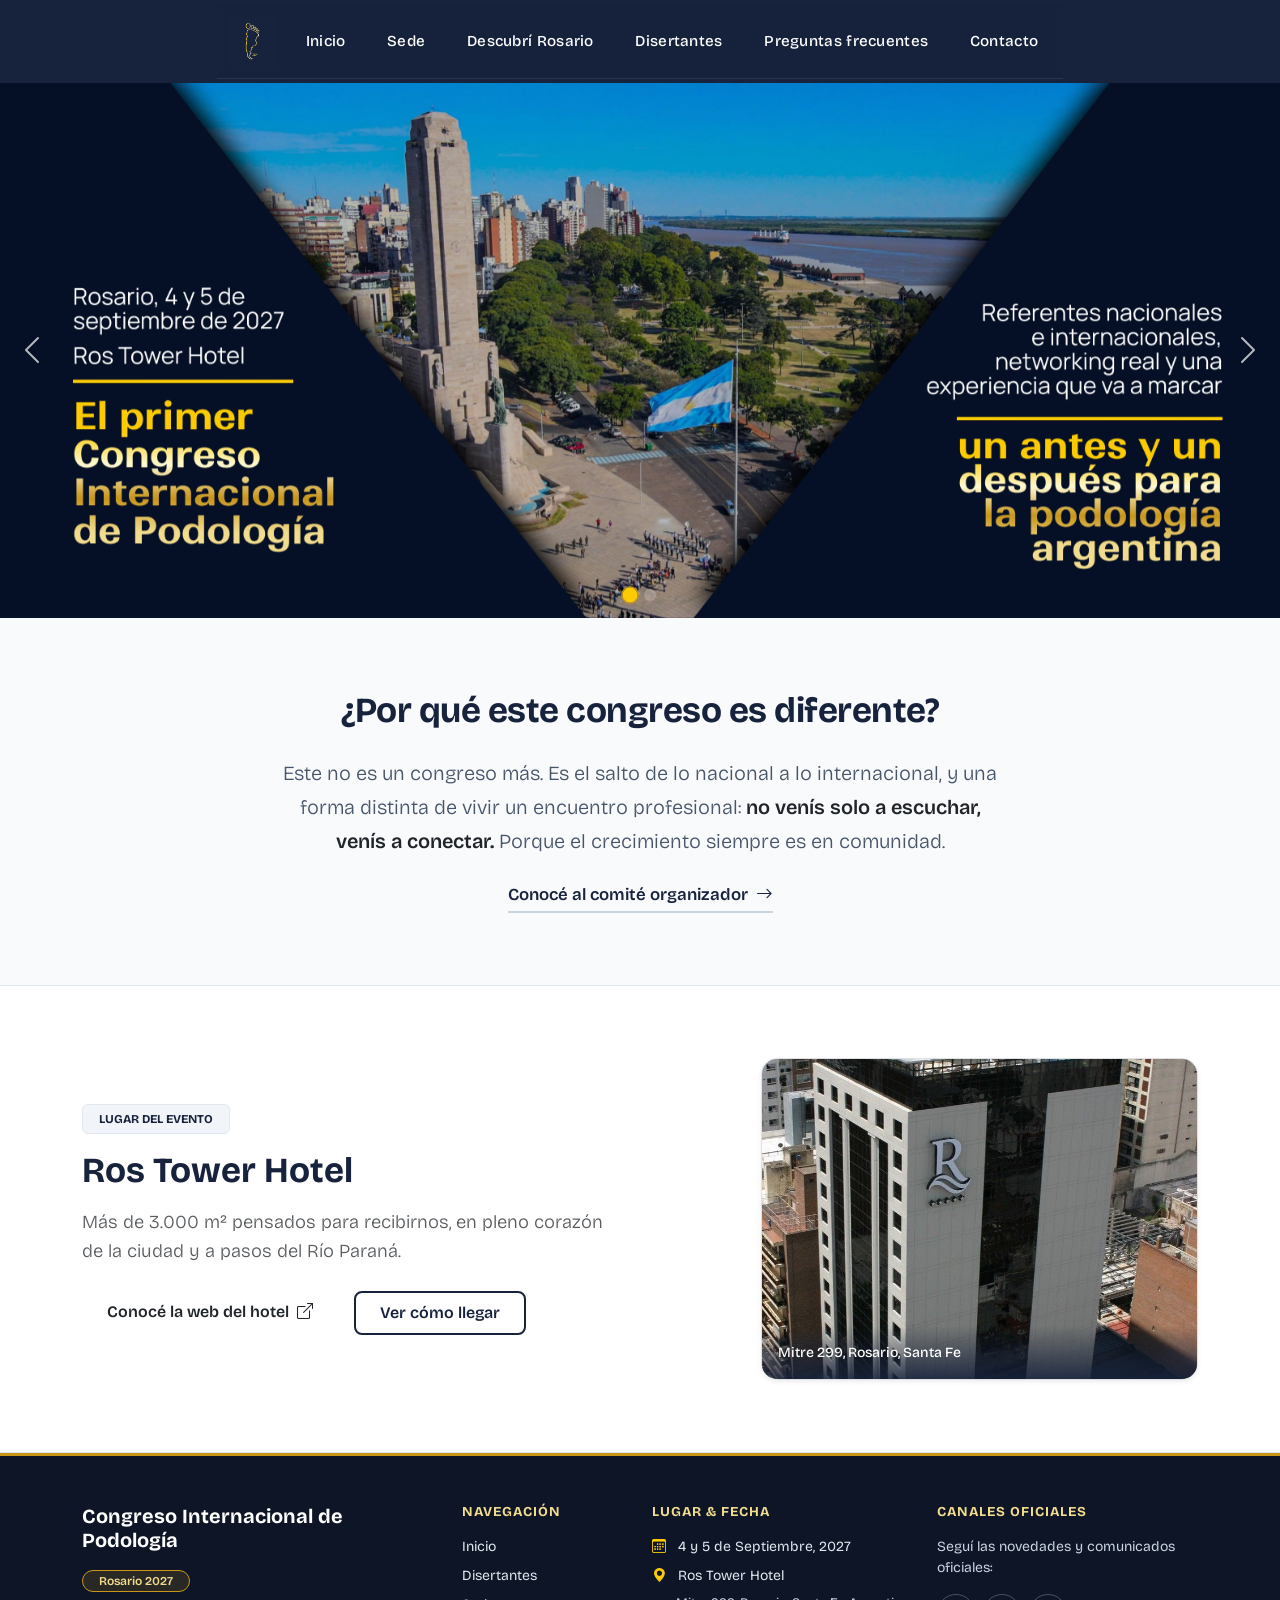
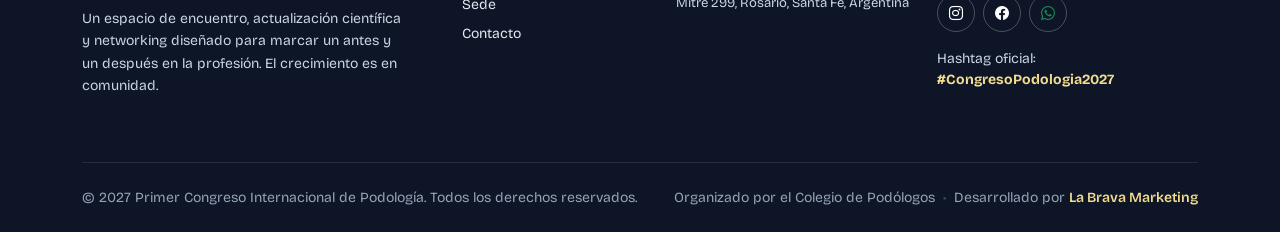
==== index.html @ d8fe48a3 "primer commit del congreso" ====
<!DOCTYPE html>
<html lang="es">
<head>
    <meta charset="UTF-8">
    <meta name="viewport" content="width=device-width, initial-scale=1.0">
    <title>Congreso de Podología Rosario</title>

    <meta name="description" content="Congreso de podología internacional Rosario 2027"> 

    <meta name="author" content="Franco Lescano">
      <link href="https://cdn.jsdelivr.net/npm/bootstrap@5.3.2/dist/css/bootstrap.min.css" rel="stylesheet">


    <link rel="stylesheet" href="https://cdn.jsdelivr.net/npm/bootstrap-icons@1.11.1/font/bootstrap-icons.css">

    <link rel="stylesheet" href="styles/styles.css">

    <link href="https://fonts.googleapis.com/css2?family=Bricolage+Grotesque:wght@300;400;500;600;700&display=swap" rel="stylesheet">
</head>



<body>
    


<header>

 <nav class="navbar navbar-expand-lg sticky-top" style="background-color: #17233c;">
 <div class="container">
    <a class="navbar-brand" href="#inicio">
    <img src="./img/foto-header.jpg" alt="Congreso Podología logo">
    </a>


    <button class="navbar-toggler border-0" type="button"
            data-bs-toggle="collapse" data-bs-target="#navbarBrava"
            aria-controls="navbarBrava" aria-expanded="false" aria-label="Abrir menú">
      <span class="navbar-toggler-icon"></span>
    </button>

    <div class="collapse navbar-collapse" id="navbarBrava">
      <ul class="navbar-nav ms-auto gap-lg-3">
        <li class="nav-item"><a class="nav-link text-white" href="index.html">Inicio</a></li>
        <li class="nav-item"><a class="nav-link text-white" href="pages/Sede.html">Sede</a></li>
         <li class="nav-item"><a class="nav-link text-white" href="pages/descubri-rosario.html">Descubrí Rosario</a></li>
        <li class="nav-item"><a class="nav-link text-white" href="pages/Disertantes.html">Disertantes</a></li>
        <li class="nav-item"><a class="nav-link text-white" href="pages/preguntas-frecuentes.html">Preguntas frecuentes</a></li>
        <li class="nav-item"><a class="nav-link text-white" href="pages/contacto.html">Contacto</a></li>
      </ul>
    </div>
  </div>
</nav>

       

</header>

<main> 


<!-- ==========================================
     HERO: CARRUSEL DE BANNERS OFICIALES
     ========================================== -->
<section id="inicio" class="w-100 p-0 position-relative" style="background-color: #17233c;">
  <div id="heroCarousel" class="carousel slide carousel-fade" data-bs-ride="carousel" data-bs-interval="5500">
    
    <!-- Indicadores inferiores -->
    <div class="carousel-indicators mb-3">
      <button type="button" data-bs-target="#heroCarousel" data-bs-slide-to="0" class="active" aria-current="true" aria-label="Información Principal"></button>
      <button type="button" data-bs-target="#heroCarousel" data-bs-slide-to="1" aria-label="Comunidad"></button>
    </div>

    <!-- Slides del carrusel -->
    <div class="carousel-inner">
      
      <!-- SLIDE 1 (Principal): Monumento, fechas y sede -->
      <div class="carousel-item active">
        <img src="img/banner-1.png" 
             class="d-block w-100 banner-img" 
             alt="Congreso Internacional de Podología Rosario 2027 - 4 y 5 de Septiembre - Ros Tower Hotel">
      </div>

      <!-- SLIDE 2: Salón y Lema "El crecimiento es en comunidad" -->
      <div class="carousel-item">
        <img src="img/banner-2.png" 
             class="d-block w-100 banner-img" 
             alt="El crecimiento es en comunidad - Rosario 2027">
      </div>

    </div>

    <!-- Flechas de navegación -->
    <button class="carousel-control-prev" type="button" data-bs-target="#heroCarousel" data-bs-slide="prev">
      <span class="carousel-control-prev-icon" aria-hidden="true"></span>
      <span class="visually-hidden">Anterior</span>
    </button>
    <button class="carousel-control-next" type="button" data-bs-target="#heroCarousel" data-bs-slide="next">
      <span class="carousel-control-next-icon" aria-hidden="true"></span>
      <span class="visually-hidden">Siguiente</span>
    </button>
  </div>
</section>



  <!-- BLOQUE: POR QUÉ ESTE CONGRESO ES DIFERENTE -->
<section class="section-diferente py-5">
  <div class="container py-lg-4">
    <div class="row justify-content-center">
      <div class="col-lg-9 col-xl-8 text-center">
        
        <!-- Título de sección -->
        <h2 class="section-title fw-bold mb-4">
          ¿Por qué este congreso es diferente?
        </h2>

        <!-- Texto / Manifiesto -->
        <p class="section-lead lead mb-4 mx-auto">
          Este no es un congreso más. Es el salto de lo nacional a lo internacional, y una forma distinta de vivir un encuentro profesional: <span class="fw-semibold text-dark">no venís solo a escuchar, venís a conectar.</span> Porque el crecimiento siempre es en comunidad.
        </p>

        <!-- CTA ancla a comité organizador -->
        <div class="mt-4">
          <a href="#comite-organizador" class="btn-comite d-inline-flex align-items-center gap-2">
            <span>Conocé al comité organizador</span>
            <i class="bi bi-arrow-right"></i>
          </a>
        </div>

      </div>
    </div>
  </div>
</section>


<!-- BLOQUE RESUMEN SEDE (INDEX) -->
<section class="section-sede-resumen py-5 bg-white border-bottom">
  <div class="container py-lg-4">
    <div class="row align-items-center justify-content-between g-5">
      
      <!-- Columna Texto -->
      <div class="col-lg-6">
        <span class="badge text-uppercase px-3 py-2 mb-3" style="background-color: #f1f5f9; color: #17233c; border: 1px solid #e2e8f0;">
          Lugar del evento
        </span>
        <h2 class="fw-bold mb-3" style="color: #17233c; font-size: 2.2rem;">
          Ros Tower Hotel
        </h2>
        <p class="lead text-muted mb-4" style="font-size: 1.15rem; line-height: 1.6;">
          Más de 3.000 m² pensados para recibirnos, en pleno corazón de la ciudad y a pasos del Río Paraná.
        </p>
        
        <div class="d-flex flex-wrap gap-3">
          <!-- Link a la web oficial del hotel -->
          <a href="https://www.rostower.com.ar" target="_blank" rel="noopener noreferrer" class="btn btn-primary-custom px-4 py-2 fw-semibold">
            Conocé la web del hotel <i class="bi bi-box-arrow-up-right ms-1"></i>
          </a>
          <!-- Link a tu página interna de Sede -->
          <a href="pages/sede.html" class="btn btn-outline-custom px-4 py-2 fw-semibold">
            Ver cómo llegar
          </a>
        </div>
      </div>

      <!-- Columna Imagen / Preview -->
      <div class="col-lg-5">
        <div class="position-relative rounded-4 overflow-hidden shadow-sm border">
          <img src="img/ros-tower.jpg" alt="Ros Tower Hotel Rosario" class="img-fluid w-100" style="height: 320px; object-fit: cover;">
          <div class="position-absolute bottom-0 start-0 w-100 p-3" style="background: linear-gradient(to top, rgba(23,35,60,0.85), transparent); color: #fff;">
            <p class="mb-0 small fw-medium">Mitre 299, Rosario, Santa Fe</p>
          </div>
        </div>
      </div>

    </div>
  </div>
</section>

</main>






<!-- ==========================================
     FOOTER INSTITUCIONAL
     ========================================== -->
<footer style="background-color: #0d1527; color: #cbd5e1; border-top: 3px solid #c9961a;" class="pt-5 pb-4">
  <div class="container">
    
    <div class="row g-4 justify-content-between mb-5">
      
      <!-- COLUMNA 1: IDENTIDAD Y LEMA -->
      <div class="col-lg-4 col-md-6 text-center text-md-start">
        <h5 class="fw-bold mb-3 text-white" style="font-family: 'Bricolage Grotesque', sans-serif;">
          Congreso Internacional de Podología
        </h5>
        <div class="mb-3">
          <span class="badge px-3 py-1 rounded-pill fw-semibold" style="background-color: rgba(201, 150, 26, 0.15); color: #f2dc8e; border: 1px solid #c9961a; font-size: 0.75rem;">
            Rosario 2027
          </span>
        </div>
        <p class="small mb-3 text-footer-muted mx-auto mx-md-0" style="line-height: 1.6; max-width: 320px;">
          Un espacio de encuentro, actualización científica y networking diseñado para marcar un antes y un después en la profesión. El crecimiento es en comunidad.
        </p>
      </div>

      <!-- COLUMNA 2: NAVEGACIÓN -->
      <div class="col-lg-2 col-md-6 col-6">
        <h6 class="text-uppercase fw-bold mb-3" style="color: #f2dc8e; font-size: 0.85rem; letter-spacing: 1px;">
          Navegación
        </h6>
        <ul class="list-unstyled small d-flex flex-column gap-2 mb-0">
          <li><a href="index.html#inicio" class="text-decoration-none footer-link">Inicio</a></li>
          <li><a href="./pages/disertantes.html" class="text-decoration-none footer-link">Disertantes</a></li>
          <li><a href="./pages/sede.html" class="text-decoration-none footer-link">Sede</a></li>
          <li><a href="./pages/contacto.html" class="text-decoration-none footer-link">Contacto</a></li>
        </ul>
      </div>

      <!-- COLUMNA 3: SEDE Y FECHA -->
      <div class="col-lg-3 col-md-6 col-6">
        <h6 class="text-uppercase fw-bold mb-3" style="color: #f2dc8e; font-size: 0.85rem; letter-spacing: 1px;">
          Lugar & Fecha
        </h6>
        <ul class="list-unstyled small d-flex flex-column gap-2 mb-0" style="color: #e2e8f0;">
          <li>
            <i class="bi bi-calendar3 me-2" style="color: #fccb00;"></i>
            4 y 5 de Septiembre, 2027
          </li>
          <li>
            <i class="bi bi-geo-alt-fill me-2" style="color: #fccb00;"></i>
            Ros Tower Hotel
          </li>
          <li class="ms-4 text-footer-muted" style="font-size: 0.82rem;">
            Mitre 299, Rosario, Santa Fe, Argentina
          </li>
        </ul>
      </div>

      <!-- COLUMNA 4: CONTACTO Y CANALES -->
      <div class="col-lg-3 col-md-6 text-center text-md-start">
        <h6 class="text-uppercase fw-bold mb-3" style="color: #f2dc8e; font-size: 0.85rem; letter-spacing: 1px;">
          Canales Oficiales
        </h6>
        <p class="small mb-3 text-footer-muted">
          Seguí las novedades y comunicados oficiales:
        </p>
        
        <!-- Redes y WhatsApp -->
        <div class="d-flex gap-2 justify-content-center justify-content-md-start mb-3">
          <a href="https://www.instagram.com/congreso.arg.pod/" target="_blank" rel="noopener noreferrer" class="btn btn-outline-light btn-sm rounded-circle d-flex align-items-center justify-content-center footer-social-btn" title="Instagram">
            <i class="bi bi-instagram"></i>
          </a>
          <a href="https://www.facebook.com/profile.php?id=61591699562873" target="_blank" rel="noopener noreferrer" class="btn btn-outline-light btn-sm rounded-circle d-flex align-items-center justify-content-center footer-social-btn" title="Facebook">
            <i class="bi bi-facebook"></i>
          </a>
          <a href="https://chat.whatsapp.com/Cl50cB575rN3OUbpVioLxF" target="_blank" rel="noopener noreferrer" class="btn btn-outline-light btn-sm rounded-circle d-flex align-items-center justify-content-center footer-social-btn" title="Grupo de WhatsApp">
            <i class="bi bi-whatsapp text-success"></i>
          </a>
        </div>

        <span class="small d-block text-footer-muted">
          Hashtag oficial: <strong style="color: #f2dc8e;">#CongresoPodologia2027</strong>
        </span>
      </div>

    </div>

    <!-- LÍNEA INFERIOR: DERECHOS Y CRÉDITOS -->
    <div class="pt-4 border-top border-secondary border-opacity-25 text-center text-md-start d-flex flex-column flex-md-row justify-content-between align-items-center gap-3 small" style="color: #94a3b8;">
      <div>
        © 2027 Primer Congreso Internacional de Podología. Todos los derechos reservados.
      </div>
      <div class="d-flex flex-wrap justify-content-center align-items-center gap-2">
        <span>Organizado por el Colegio de Podólogos</span>
        <span class="text-secondary opacity-50">•</span>
        <span>Desarrollado por <a href="https://www.instagram.com/labravamarketing/" target="_blank" rel="noopener noreferrer" class="text-decoration-none fw-semibold footer-credit-link" style="color: #f2dc8e;">La Brava Marketing</a></span>
      </div>
    </div>

  </div>
</footer>













































































































<script src="https://cdn.jsdelivr.net/npm/bootstrap@5.3.2/dist/js/bootstrap.bundle.min.js"></script>


</body>
</html>
---- styles/styles.css ----
@charset "UTF-8";

header {
  background-color: #17233c;
  display: flex;
  justify-content: space-around;
  align-items: center;
  padding: 4px 0;
  position: sticky;
  top: 0;
  z-index: 100;
}

header img {
  width: 100px;
}


/* ==========================================
   TIPOGRAFÍA Y BASES GENERALES
   ========================================== */
body {
  font-family: 'Bricolage Grotesque', -apple-system, BlinkMacSystemFont, sans-serif;
  background-color: #0f172a;
  color: #f8fafc;
}

/* ==========================================
   HEADER / NAVBAR
   ========================================== */
/* Efecto traslúcido y sombra elegante */
.navbar {
  background-color: rgba(23, 35, 60, 0.92) !important;
  backdrop-filter: blur(12px);
  -webkit-backdrop-filter: blur(12px);
  border-bottom: 1px solid rgba(255, 255, 255, 0.08);
  transition: all 0.3s ease-in-out;
}

/* Tamaño controlado para el logo del header */
.navbar-brand img {
  height: 48px;
  width: auto;
  object-fit: contain;
  transition: transform 0.2s ease;
}

.navbar-brand img:hover {
  transform: scale(1.03);
}

/* Enlaces del menú con línea indicadora al pasar el mouse */
.navbar-nav .nav-link {
  font-weight: 500;
  font-size: 0.95rem;
  letter-spacing: 0.3px;
  position: relative;
  padding: 0.5rem 0.8rem !important;
  transition: color 0.25s ease;
}

.navbar-nav .nav-link::after {
  content: '';
  position: absolute;
  bottom: 0;
  left: 50%;
  width: 0;
  height: 2px;
  background-color: #38bdf8; /* Celeste moderno de acento */
  transition: width 0.3s ease, left 0.3s ease;
  border-radius: 2px;
}

.navbar-nav .nav-link:hover::after,
.navbar-nav .nav-link.active::after {
  width: 80%;
  left: 10%;
}

.navbar-nav .nav-link:hover {
  color: #38bdf8 !important;
}

/* Botón hamburguesa en mobile */
.navbar-toggler:focus {
  box-shadow: none;
}

.navbar-toggler-icon {
  filter: invert(1); /* Asegura que el icono sea blanco sobre fondo oscuro */
}




/* 2. Botón Secundario: Borde azul oscuro */
.btn-outline-custom {
  background-color: #ffffff;
  color: #17233c;
  border: 2px solid #17233c;
  border-radius: 8px;
  text-decoration: none;
  transition: all 0.25s ease-in-out;
}

.btn-outline-custom:hover {
  background-color: #17233c;
  color: #ffffff;
  transform: translateY(-2px);
}

:vertica/* Ajustes para el Carrusel de Banners */
#heroCarousel {
  background-color: #17233c;
}

.banner-img {
  width: 100%;
  height: auto;
  object-fit: cover;
  display: block;
}

/* Indicadores dorados acordes al branding */
#heroCarousel .carousel-indicators [data-bs-target] {
  width: 12px;
  height: 12px;
  border-radius: 50%;
  background-color: rgba(255, 255, 255, 0.4);
  border: 1px solid transparent;
  transition: all 0.3s ease;
}

#heroCarousel .carousel-indicators .active {
  background-color: #fccb00;
  border-color: #c9961a;
  transform: scale(1.25);
}

/* Flechas con fondo sutil */
#heroCarousel .carousel-control-prev,
#heroCarousel .carousel-control-next {
  width: 5%;
  opacity: 0.7;
}

#heroCarousel .carousel-control-prev:hover,
#heroCarousel .carousel-control-next:hover {
  opacity: 1;
}




/* ==========================================
   SECCIÓN: POR QUÉ ES DIFERENTE
   ========================================== */
.section-diferente {
  background-color: #f8fafc;
  border-bottom: 1px solid #e2e8f0;
}

.section-diferente .section-title {
  color: #17233c;
  font-family: 'Bricolage Grotesque', sans-serif;
  font-size: 2.2rem;
  letter-spacing: -0.5px;
}

.section-diferente .section-lead {
  color: #475569;
  font-size: 1.25rem;
  line-height: 1.7;
  max-width: 720px;
}

/* Enlace estilizado con flecha animada */
.btn-comite {
  color: #17233c;
  font-weight: 600;
  font-size: 1.05rem;
  text-decoration: none;
  border-bottom: 2px solid #cbd5e1;
  padding-bottom: 4px;
  transition: all 0.25s ease;
}

.btn-comite i {
  transition: transform 0.25s ease;
}

.btn-comite:hover {
  color: #0284c7;
  border-color: #0284c7;
}

.btn-comite:hover i {
  transform: translateX(5px);
}


/* ==========================================
   ACORDEÓN DE PREGUNTAS FRECUENTES (FAQ)
   ========================================== */
.custom-accordion .accordion-item {
  border-color: #e2e8f0 !important;
}

.custom-accordion .accordion-button {
  color: #17233c;
  background-color: #ffffff;
  font-size: 1.05rem;
  padding: 1.25rem;
  box-shadow: none !important;
}

/* Estado cuando la pregunta está desplegada */
.custom-accordion .accordion-button:not(.collapsed) {
  color: #17233c;
  background-color: #f8fafc;
  border-bottom: 1px solid #e2e8f0;
}

/* Cambiar el tono del chevron/flechita al desplegar */
.custom-accordion .accordion-button::after {
  filter: brightness(0.2);
}

.custom-accordion .accordion-body {
  line-height: 1.65;
  font-size: 0.95rem;
  padding: 1.25rem;
}

.titulo-dorado {
  background: linear-gradient(135deg, #c9961a 0%, #fccb00 30%, #fffad2 50%, #f2dc8e 70%, #c9961a 100%);
  -webkit-background-clip: text;
background-clip: text;
  -webkit-text-fill-color: transparent;
  display: inline-block; /* Fundamental para que tome el clip en títulos */
}

/* Tarjeta de hotel en azul institucional con recuadro dorado */
.card-hotel-azul {
  background-color: #17233c !important;
  border: 1px solid #c9961a !important; /* Borde base dorado */
  box-shadow: 0 4px 15px rgba(201, 150, 26, 0.15); /* Sutil resplandor cálido */
}

/* Opcional: si querés que el borde tenga el mismo degradado dorado continuo */
.card-hotel-azul-gradient {
  background-color: #17233c !important;
  border: 2px solid transparent !important;
  background-image: linear-gradient(#17233c, #17233c), 
                    linear-gradient(135deg, #c9961a 0%, #fccb00 30%, #fffad2 50%, #f2dc8e 70%, #c9961a 100%) !important;
  background-origin: border-box !important;
  background-clip: padding-box, border-box !important;
}


/* Botón dorado metálico sobre fondo azul */
.btn-dorado-hotel {
  background: transparent;
  color: #f2dc8e;
  border: 1px solid #c9961a;
  transition: all 0.3s ease;
  font-weight: 500;
}

.btn-dorado-hotel:hover {
  background: linear-gradient(135deg, #c9961a 0%, #fccb00 30%, #fffad2 50%, #f2dc8e 70%, #c9961a 100%);
  color: #17233c;
  font-weight: 600;
  border-color: #fccb00;
  box-shadow: 0 4px 12px rgba(201, 150, 26, 0.3);
}




/* Botones de filtro de Disertantes */
.filter-btn {
  color: #17233c;
  border-color: #cbd5e1;
  transition: all 0.25s ease;
}

.filter-btn:hover,
.filter-btn.active {
  background-color: #17233c !important;
  border-color: #17233c !important;
  color: #ffffff !important;
  box-shadow: 0 4px 10px rgba(23, 35, 60, 0.15);
}


/* ==========================================
   ESTILOS FOOTER
   ========================================== */
/* Textos secundarios del footer con buen contraste sobre fondo oscuro */
.text-footer-muted {
  color: #cbd5e1 !important;
}

/* Enlaces de navegación del footer */
.footer-link {
  color: #e2e8f0 !important;
  transition: all 0.25s ease;
  display: inline-block;
}

.footer-link:hover {
  color: #fccb00 !important;
  transform: translateX(4px);
}

/* Botones circulares de redes en el footer */
.footer-social-btn {
  width: 38px;
  height: 38px;
  border-color: rgba(255, 255, 255, 0.25) !important;
  color: #ffffff !important;
  transition: all 0.25s ease;
}

.footer-social-btn:hover {
  background-color: #c9961a !important;
  border-color: #c9961a !important;
  color: #17233c !important;
  transform: translateY(-2px);
}

.footer-credit-link {
  transition: color 0.25s ease, text-decoration 0.25s ease;
}

.footer-credit-link:hover {
  color: #ffffff !important;
  text-decoration: underline !important;
}
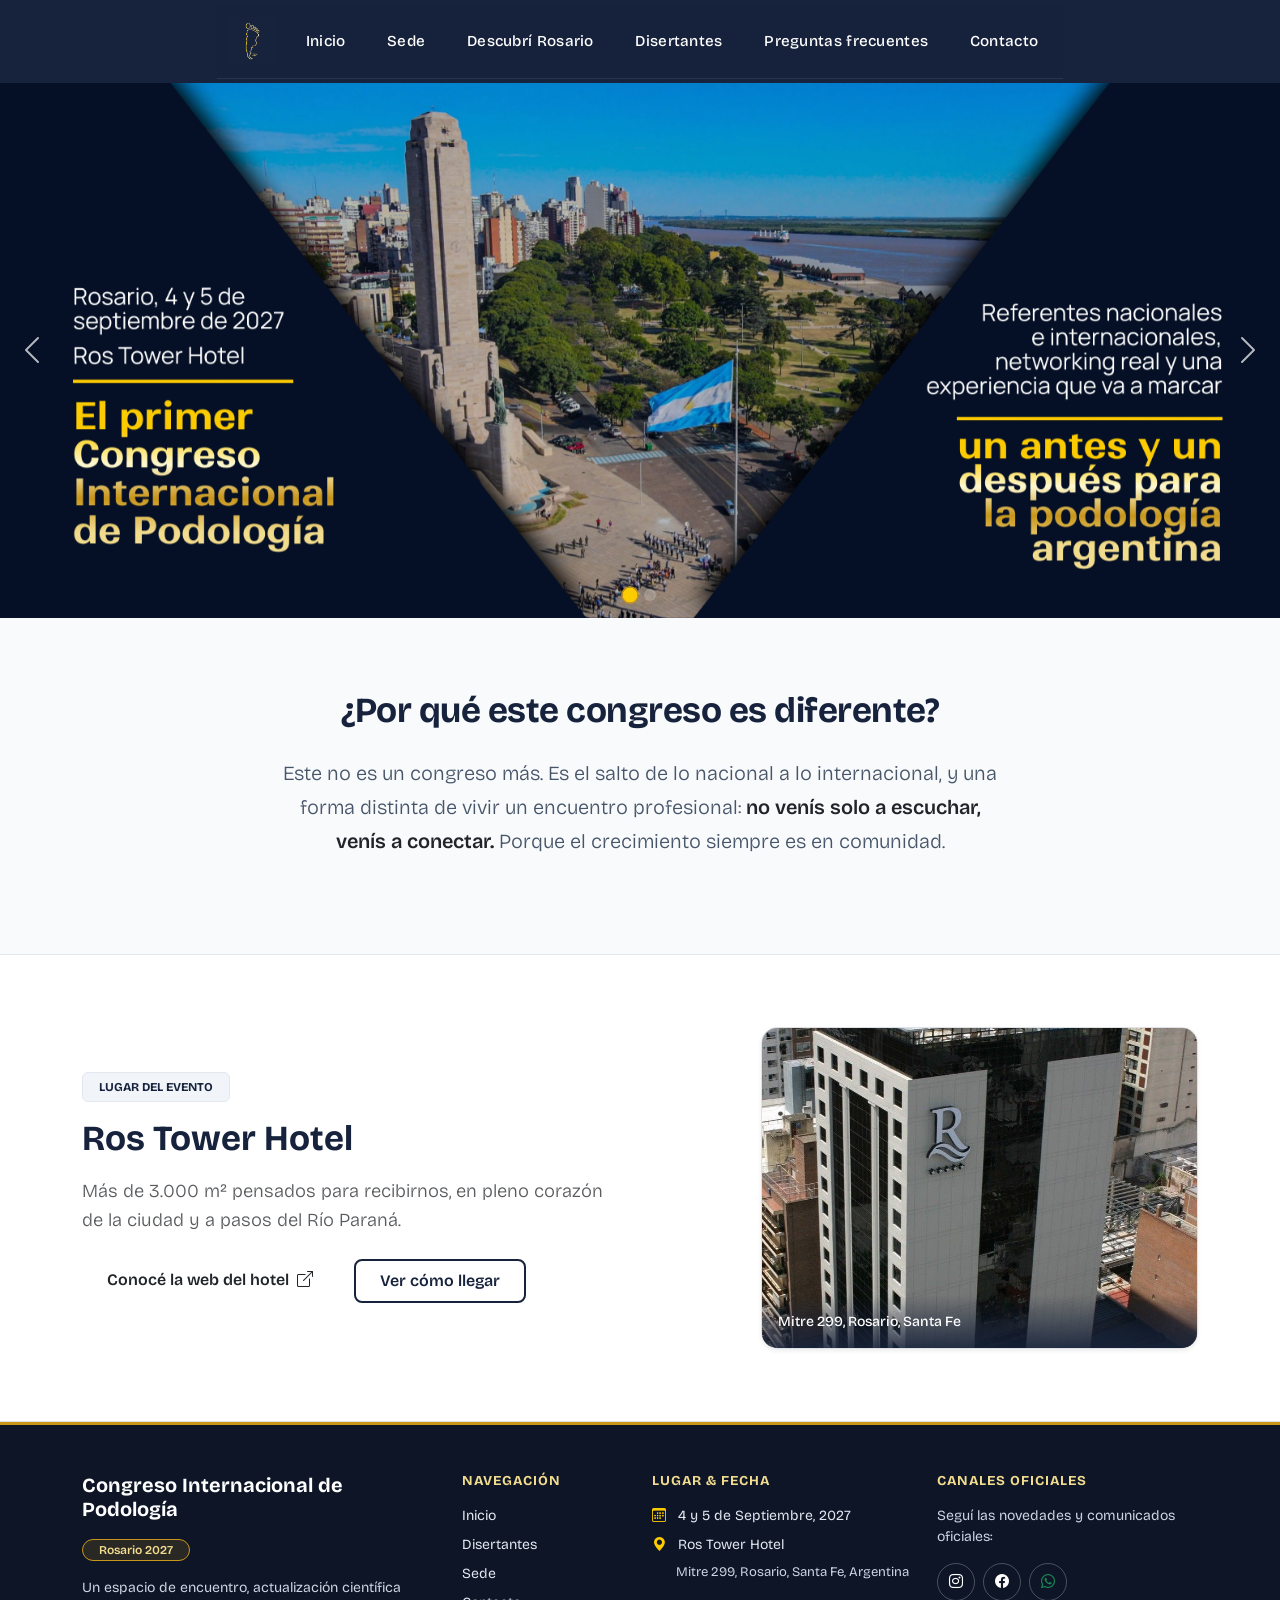
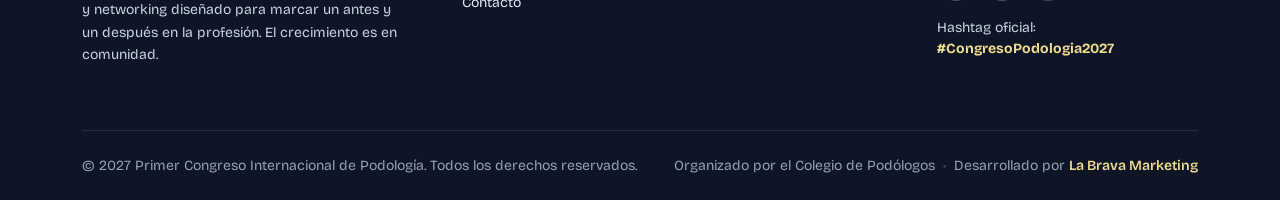
==== commit 82fb5ac1: "ajustes de links donde comer" ====
--- a/index.html
+++ b/index.html
@@ -16,6 +16,9 @@
     <link rel="stylesheet" href="styles/styles.css">
 
     <link href="https://fonts.googleapis.com/css2?family=Bricolage+Grotesque:wght@300;400;500;600;700&display=swap" rel="stylesheet">
+
+    <!-- Favicon -->
+<link rel="icon" type="image/jpg" href="img/foto-header.jpg">
 </head>
 
 
@@ -42,9 +45,9 @@
     <div class="collapse navbar-collapse" id="navbarBrava">
       <ul class="navbar-nav ms-auto gap-lg-3">
         <li class="nav-item"><a class="nav-link text-white" href="index.html">Inicio</a></li>
-        <li class="nav-item"><a class="nav-link text-white" href="pages/Sede.html">Sede</a></li>
+        <li class="nav-item"><a class="nav-link text-white" href="pages/sede.html">Sede</a></li>
          <li class="nav-item"><a class="nav-link text-white" href="pages/descubri-rosario.html">Descubrí Rosario</a></li>
-        <li class="nav-item"><a class="nav-link text-white" href="pages/Disertantes.html">Disertantes</a></li>
+        <li class="nav-item"><a class="nav-link text-white" href="pages/disertantes.html">Disertantes</a></li>
         <li class="nav-item"><a class="nav-link text-white" href="pages/preguntas-frecuentes.html">Preguntas frecuentes</a></li>
         <li class="nav-item"><a class="nav-link text-white" href="pages/contacto.html">Contacto</a></li>
       </ul>
@@ -120,13 +123,7 @@
           Este no es un congreso más. Es el salto de lo nacional a lo internacional, y una forma distinta de vivir un encuentro profesional: <span class="fw-semibold text-dark">no venís solo a escuchar, venís a conectar.</span> Porque el crecimiento siempre es en comunidad.
         </p>
 
-        <!-- CTA ancla a comité organizador -->
-        <div class="mt-4">
-          <a href="#comite-organizador" class="btn-comite d-inline-flex align-items-center gap-2">
-            <span>Conocé al comité organizador</span>
-            <i class="bi bi-arrow-right"></i>
-          </a>
-        </div>
+    
 
       </div>
     </div>
@@ -157,7 +154,10 @@
             Conocé la web del hotel <i class="bi bi-box-arrow-up-right ms-1"></i>
           </a>
           <!-- Link a tu página interna de Sede -->
-          <a href="pages/sede.html" class="btn btn-outline-custom px-4 py-2 fw-semibold">
+          <a href="https://maps.app.goo.gl/oehSSn9bns61W7qN9?g_st=iw" 
+            target="_blank" 
+            rel="noopener noreferrer" 
+          class="btn btn-outline-custom px-4 py-2 fw-semibold">
             Ver cómo llegar
           </a>
         </div>
